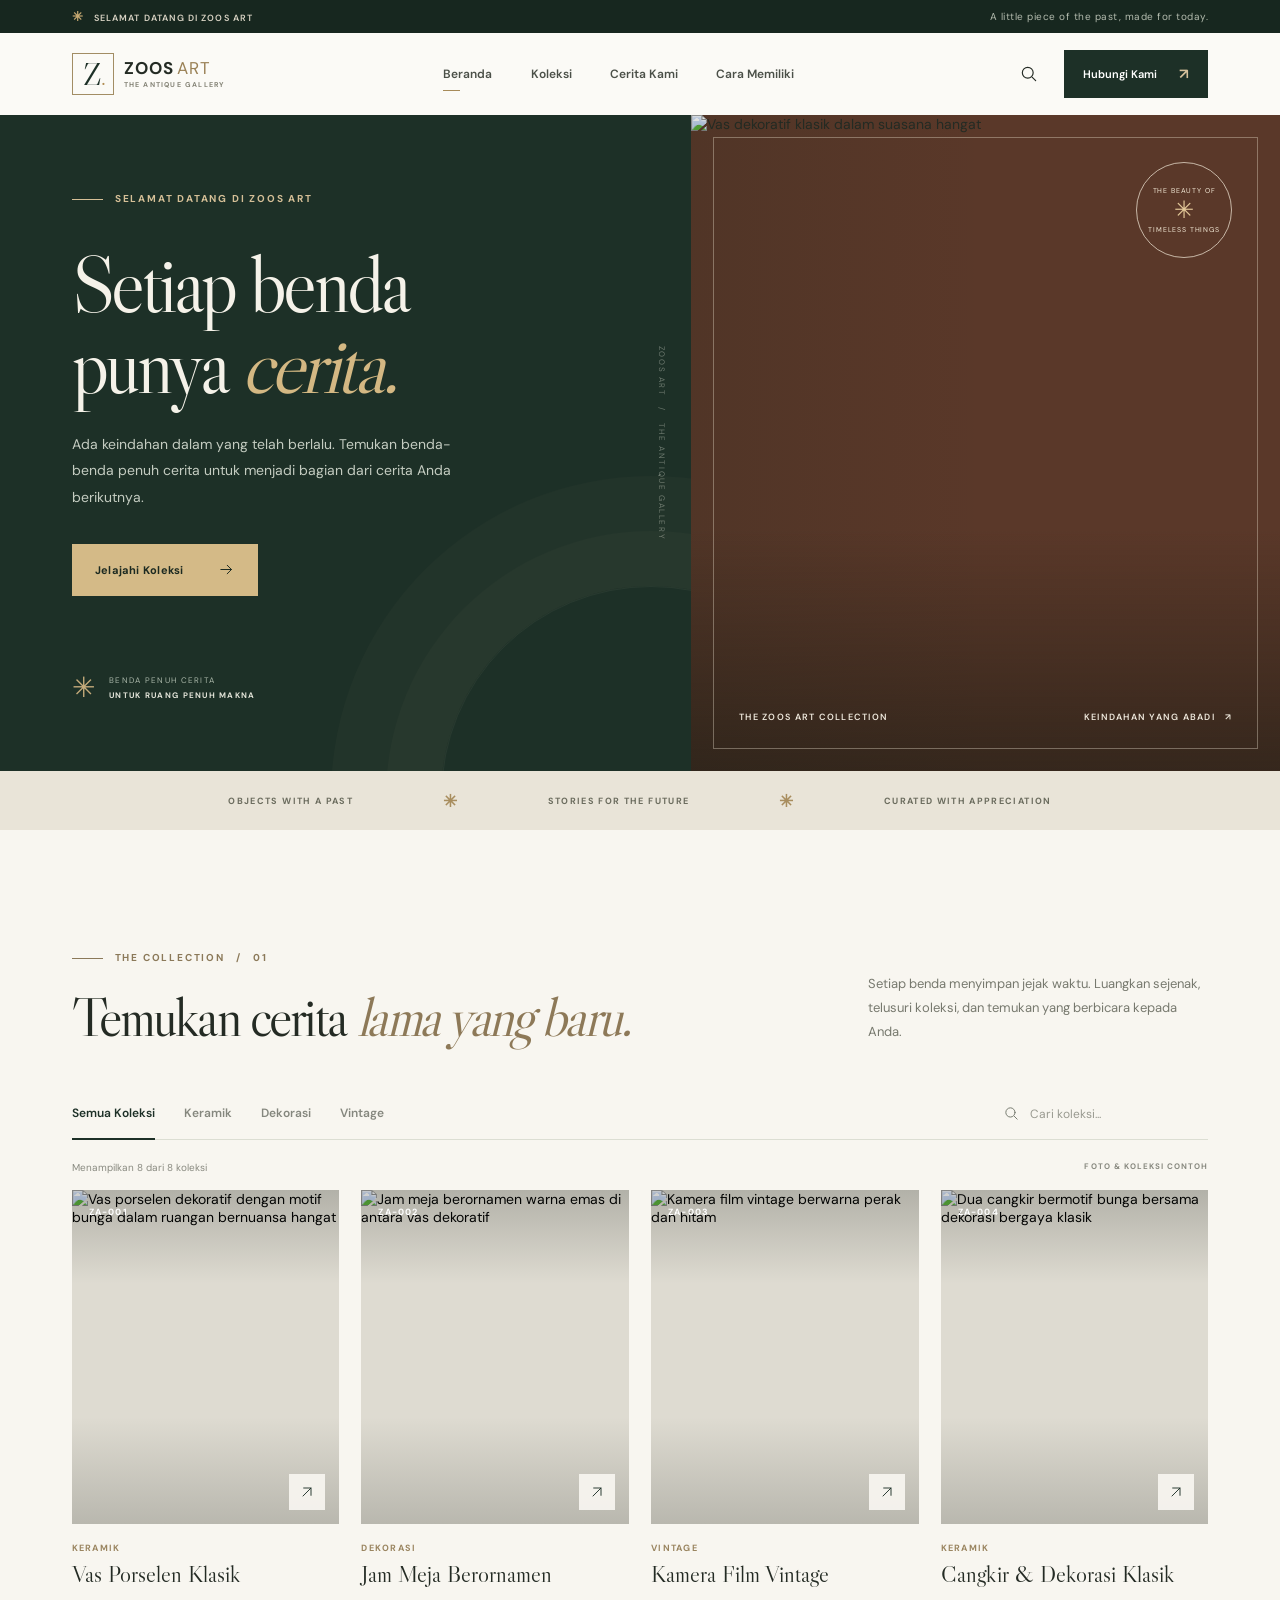
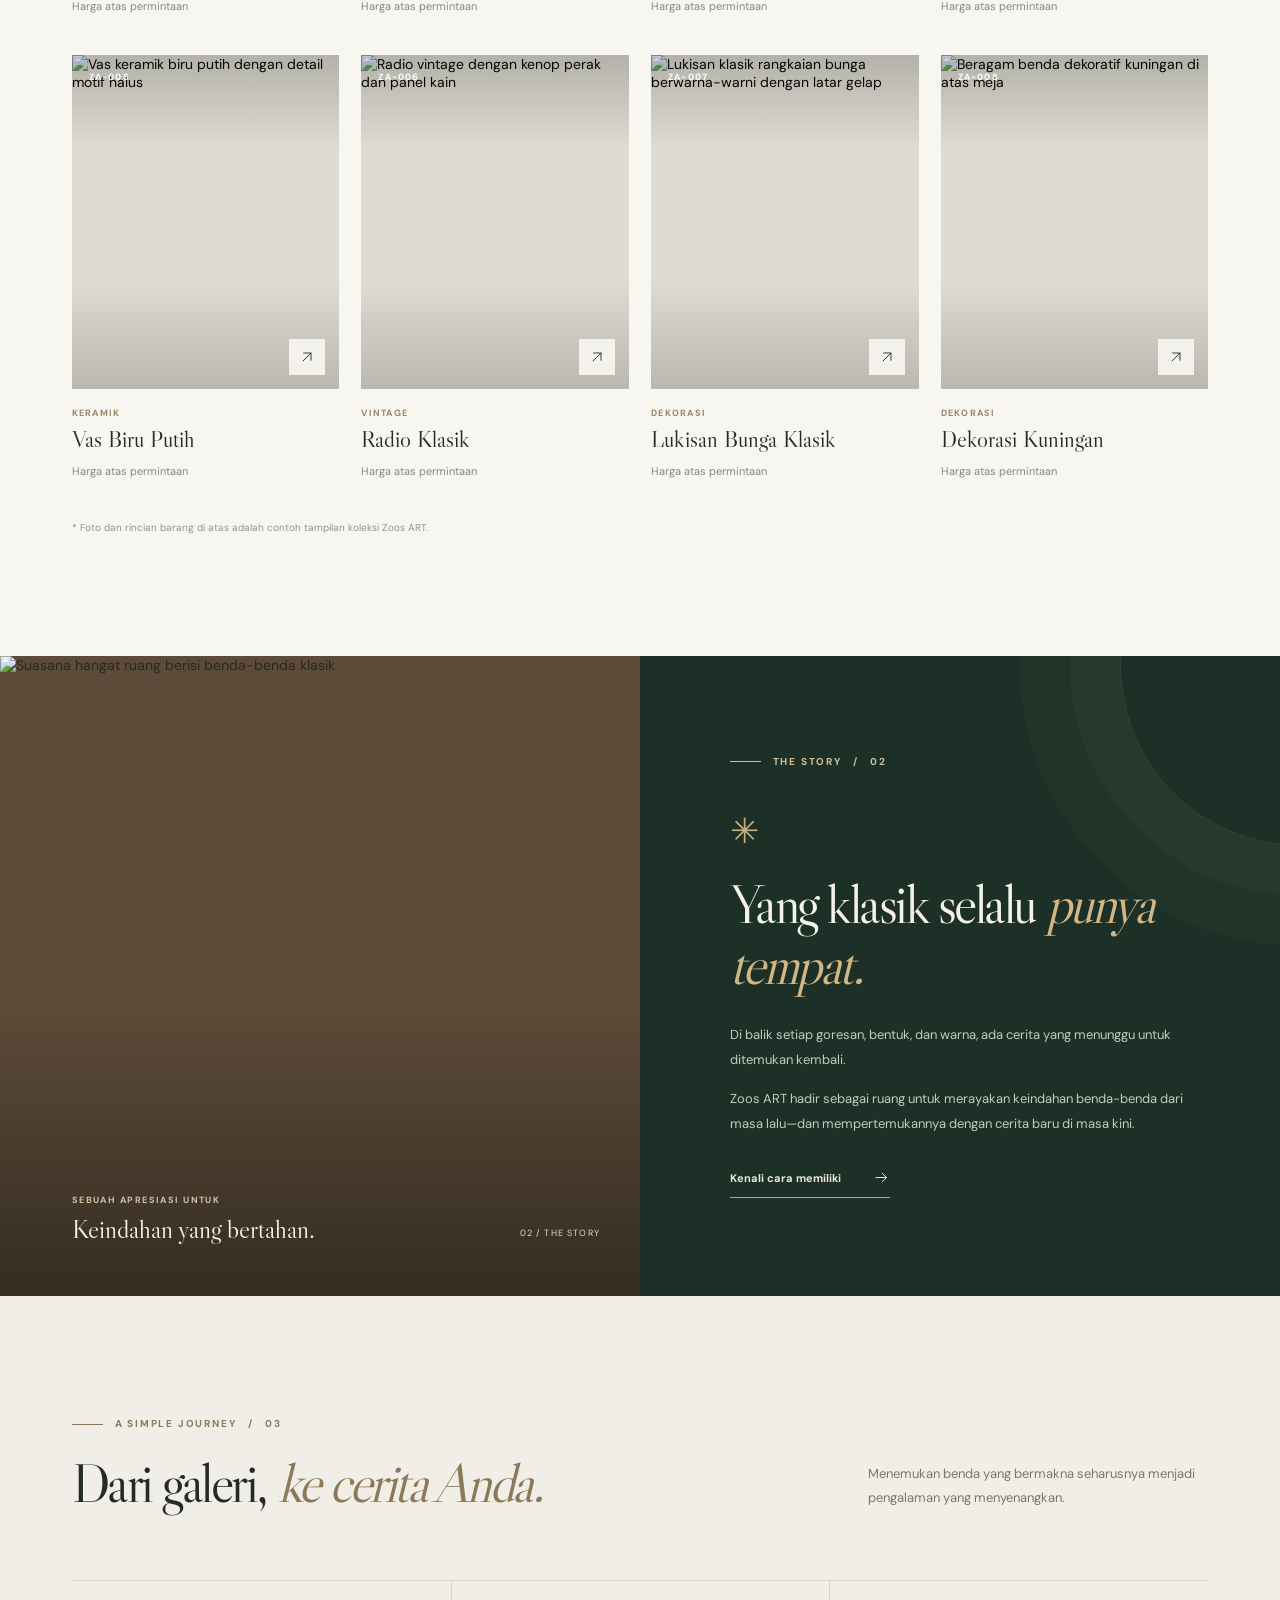
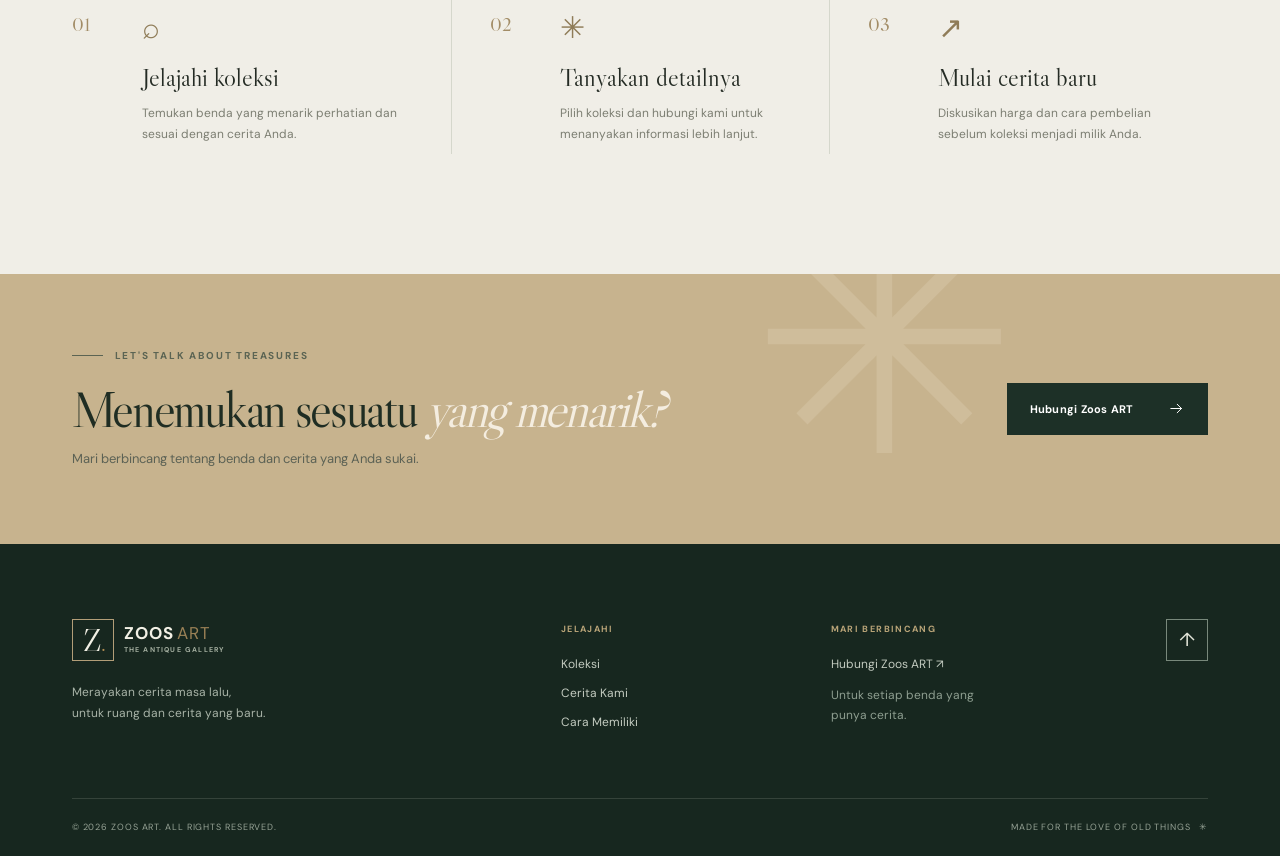
==== index.html @ 81180cb9 "firts commit" ====
<!DOCTYPE html>
<html lang="id">
  <head>
    <meta charset="UTF-8" />
    <meta name="viewport" content="width=device-width, initial-scale=1.0" />
    <meta name="theme-color" content="#1d3027" />
    <meta name="description" content="Jelajahi Zoos ART, galeri digital untuk benda antik dan cerita yang tak lekang oleh waktu." />
    <title>Zoos ART — Cerita yang Tak Lekang oleh Waktu</title>
    <link rel="preconnect" href="https://fonts.googleapis.com" />
    <link rel="preconnect" href="https://fonts.gstatic.com" crossorigin />
    <link href="https://fonts.googleapis.com/css2?family=DM+Sans:wght@400;500;600;700&amp;family=Libre+Caslon+Display&amp;display=swap" rel="stylesheet" />
    <link rel="stylesheet" href="style.css" />
    <script src="data.js" defer></script>
    <script src="common.js" defer></script>
    <script src="script.js" defer></script>
  </head>
  <body>
    <svg class="icon-library" xmlns="http://www.w3.org/2000/svg" aria-hidden="true">
      <symbol id="icon-arrow" viewBox="0 0 24 24"><path d="M4 12h15M13 6l6 6-6 6" /></symbol>
      <symbol id="icon-arrow-diagonal" viewBox="0 0 24 24"><path d="M6 18 18 6M7 6h11v11" /></symbol>
      <symbol id="icon-search" viewBox="0 0 24 24"><circle cx="10.5" cy="10.5" r="6.5" /><path d="m16 16 4 4" /></symbol>
      <symbol id="icon-close" viewBox="0 0 24 24"><path d="M5 5l14 14M19 5 5 19" /></symbol>
      <symbol id="icon-menu" viewBox="0 0 24 24"><path d="M4 8h16M4 16h16" /></symbol>
      <symbol id="icon-message" viewBox="0 0 24 24"><path d="M20 11.5a8 8 0 0 1-8 8 8.6 8.6 0 0 1-3.5-.8L4 20l1.3-4.3A8 8 0 1 1 20 11.5Z" /><path d="M8.5 11.5h7M8.5 14.5h4" /></symbol>
    </svg>

    <div class="announcement">
      <div class="announcement-inner page-width">
        <span><span class="announcement-star">✳</span> SELAMAT DATANG DI ZOOS ART</span>
        <span class="announcement-right">A little piece of the past, made for today.</span>
      </div>
    </div>

    <header class="site-header" id="atas">
      <div class="header-inner page-width">
        <a class="brand" href="#beranda" aria-label="Zoos ART, kembali ke beranda">
          <span class="brand-mark" aria-hidden="true">Z<span>.</span></span>
          <span class="brand-wordmark"><strong>ZOOS<span>ART</span></strong><small>THE ANTIQUE GALLERY</small></span>
        </a>

        <nav class="main-nav" id="main-nav" aria-label="Navigasi utama">
          <a href="#beranda" aria-current="page">Beranda</a>
          <a href="koleksi.html">Koleksi</a>
          <a href="#cerita">Cerita Kami</a>
          <a href="#cara-memiliki">Cara Memiliki</a>
        </nav>

        <div class="header-actions">
          <button class="search-trigger icon-button" type="button" aria-label="Cari koleksi">
            <svg class="icon"><use href="#icon-search"></use></svg>
          </button>
          <button class="header-contact" type="button" data-contact>Hubungi Kami <span>↗</span></button>
          <button class="menu-toggle icon-button" type="button" aria-label="Buka menu" aria-expanded="false" aria-controls="main-nav">
            <svg class="icon menu-open-icon"><use href="#icon-menu"></use></svg>
            <svg class="icon menu-close-icon"><use href="#icon-close"></use></svg>
          </button>
        </div>
      </div>
    </header>

    <main>
      <section class="hero" id="beranda" aria-labelledby="hero-title">
        <div class="hero-copy">
          <div class="hero-copy-inner">
            <p class="eyebrow hero-eyebrow"><span class="eyebrow-line"></span> SELAMAT DATANG DI ZOOS ART</p>
            <h1 id="hero-title">Setiap benda<br />punya <em>cerita.</em></h1>
            <p class="hero-description">Ada keindahan dalam yang telah berlalu. Temukan benda-benda penuh cerita untuk menjadi bagian dari cerita Anda berikutnya.</p>
            <a class="button button-gold" href="koleksi.html">Jelajahi Koleksi <svg class="icon"><use href="#icon-arrow"></use></svg></a>
            <div class="hero-bottom-note">
              <span class="hero-note-symbol">✳</span>
              <span>BENDA PENUH CERITA<br /><strong>UNTUK RUANG PENUH MAKNA</strong></span>
            </div>
          </div>
          <span class="hero-side-label" aria-hidden="true">ZOOS ART &nbsp; / &nbsp; THE ANTIQUE GALLERY</span>
        </div>
        <div class="hero-visual">
          <img src="https://images.pexels.com/photos/15256347/pexels-photo-15256347.jpeg?auto=compress&amp;cs=tinysrgb&amp;w=1200" alt="Vas dekoratif klasik dalam suasana hangat" fetchpriority="high" />
          <div class="hero-image-shade"></div>
          <div class="hero-image-frame" aria-hidden="true"></div>
          <div class="hero-seal" aria-hidden="true"><span>THE BEAUTY OF</span><strong>✳</strong><span>TIMELESS THINGS</span></div>
          <div class="hero-image-caption"><span>THE ZOOS ART COLLECTION</span><span>KEINDAHAN YANG ABADI &nbsp; ↗</span></div>
        </div>
      </section>

      <div class="museum-strip" aria-label="Galeri digital Zoos ART">
        <span>OBJECTS WITH A PAST</span><span class="strip-star">✳</span><span>STORIES FOR THE FUTURE</span><span class="strip-star">✳</span><span>CURATED WITH APPRECIATION</span>
      </div>

      <section class="collection section-space" id="koleksi" aria-labelledby="collection-title">
        <div class="page-width">
          <div class="section-heading collection-heading">
            <div>
              <p class="eyebrow dark-eyebrow"><span class="eyebrow-line"></span> THE COLLECTION &nbsp; / &nbsp; 01</p>
              <h2 id="collection-title">Temukan cerita <em>lama yang baru.</em></h2>
            </div>
            <p>Setiap benda menyimpan jejak waktu. Luangkan sejenak, telusuri koleksi, dan temukan yang berbicara kepada Anda.</p>
          </div>

          <div class="collection-tools">
            <div class="filters" role="group" aria-label="Filter kategori koleksi">
              <button type="button" class="filter active" data-filter="Semua" aria-pressed="true">Semua Koleksi</button>
              <button type="button" class="filter" data-filter="Keramik" aria-pressed="false">Keramik</button>
              <button type="button" class="filter" data-filter="Dekorasi" aria-pressed="false">Dekorasi</button>
              <button type="button" class="filter" data-filter="Vintage" aria-pressed="false">Vintage</button>
            </div>
            <label class="search-field" for="collection-search">
              <svg class="icon"><use href="#icon-search"></use></svg>
              <input id="collection-search" type="search" placeholder="Cari koleksi..." autocomplete="off" />
            </label>
          </div>

          <div class="collection-meta"><p id="result-count" aria-live="polite">Menampilkan koleksi</p><p>FOTO &amp; KOLEKSI CONTOH</p></div>
          <div class="product-grid" id="product-grid"></div>
          <div class="empty-state" id="empty-state" hidden>
            <span>✳</span>
            <h3>Belum menemukan yang dicari?</h3>
            <p>Coba kata kunci atau kategori lain untuk menjelajahi koleksi.</p>
            <button class="text-link" id="reset-filters" type="button">Lihat semua koleksi <span>→</span></button>
          </div>
          <noscript><p class="noscript-note">Aktifkan JavaScript di browser Anda untuk melihat katalog koleksi.</p></noscript>
          <p class="collection-footnote">* Foto dan rincian barang di atas adalah contoh tampilan koleksi Zoos ART.</p>
        </div>
      </section>

      <section class="story" id="cerita" aria-labelledby="story-title">
        <div class="story-image">
          <img src="https://images.pexels.com/photos/8232720/pexels-photo-8232720.jpeg?auto=compress&amp;cs=tinysrgb&amp;w=1100" alt="Suasana hangat ruang berisi benda-benda klasik" loading="lazy" />
          <div class="story-image-label"><span>SEBUAH APRESIASI UNTUK</span><strong>Keindahan yang bertahan.</strong></div>
          <span class="story-image-index">02 / THE STORY</span>
        </div>
        <div class="story-copy">
          <div class="story-copy-inner">
            <p class="eyebrow"><span class="eyebrow-line"></span> THE STORY &nbsp; / &nbsp; 02</p>
            <span class="story-ornament" aria-hidden="true">✳</span>
            <h2 id="story-title">Yang klasik selalu <em>punya tempat.</em></h2>
            <p>Di balik setiap goresan, bentuk, dan warna, ada cerita yang menunggu untuk ditemukan kembali.</p>
            <p>Zoos ART hadir sebagai ruang untuk merayakan keindahan benda-benda dari masa lalu—dan mempertemukannya dengan cerita baru di masa kini.</p>
            <a class="light-link" href="#cara-memiliki">Kenali cara memiliki <svg class="icon"><use href="#icon-arrow"></use></svg></a>
          </div>
        </div>
      </section>

      <section class="process section-space" id="cara-memiliki" aria-labelledby="process-title">
        <div class="page-width">
          <div class="section-heading process-heading">
            <div>
              <p class="eyebrow dark-eyebrow"><span class="eyebrow-line"></span> A SIMPLE JOURNEY &nbsp; / &nbsp; 03</p>
              <h2 id="process-title">Dari galeri, <em>ke cerita Anda.</em></h2>
            </div>
            <p>Menemukan benda yang bermakna seharusnya menjadi pengalaman yang menyenangkan.</p>
          </div>
          <div class="steps">
            <article class="step"><span class="step-number">01</span><div><span class="step-icon">⌕</span><h3>Jelajahi koleksi</h3><p>Temukan benda yang menarik perhatian dan sesuai dengan cerita Anda.</p></div></article>
            <article class="step"><span class="step-number">02</span><div><span class="step-icon">✳</span><h3>Tanyakan detailnya</h3><p>Pilih koleksi dan hubungi kami untuk menanyakan informasi lebih lanjut.</p></div></article>
            <article class="step"><span class="step-number">03</span><div><span class="step-icon">↗</span><h3>Mulai cerita baru</h3><p>Diskusikan harga dan cara pembelian sebelum koleksi menjadi milik Anda.</p></div></article>
          </div>
        </div>
      </section>

      <section class="contact-banner" aria-labelledby="contact-title">
        <div class="page-width contact-banner-inner">
          <div><p class="eyebrow"><span class="eyebrow-line"></span> LET'S TALK ABOUT TREASURES</p><h2 id="contact-title">Menemukan sesuatu <em>yang menarik?</em></h2><p>Mari berbincang tentang benda dan cerita yang Anda sukai.</p></div>
          <button class="button button-gold" type="button" data-contact>Hubungi Zoos ART <svg class="icon"><use href="#icon-arrow"></use></svg></button>
          <span class="contact-decoration" aria-hidden="true">✳</span>
        </div>
      </section>
    </main>

    <footer class="site-footer">
      <div class="page-width">
        <div class="footer-main">
          <div class="footer-about">
            <a class="brand footer-brand" href="#beranda" aria-label="Zoos ART, kembali ke beranda"><span class="brand-mark" aria-hidden="true">Z<span>.</span></span><span class="brand-wordmark"><strong>ZOOS<span>ART</span></strong><small>THE ANTIQUE GALLERY</small></span></a>
            <p>Merayakan cerita masa lalu,<br />untuk ruang dan cerita yang baru.</p>
          </div>
          <div class="footer-links"><p>JELAJAHI</p><a href="koleksi.html">Koleksi</a><a href="#cerita">Cerita Kami</a><a href="#cara-memiliki">Cara Memiliki</a></div>
          <div class="footer-links"><p>MARI BERBINCANG</p><button type="button" data-contact>Hubungi Zoos ART ↗</button><span>Untuk setiap benda yang<br />punya cerita.</span></div>
          <a class="back-to-top" href="#atas" aria-label="Kembali ke atas">↑</a>
        </div>
        <div class="footer-bottom"><span>© <span id="year"></span> ZOOS ART. ALL RIGHTS RESERVED.</span><span>MADE FOR THE LOVE OF OLD THINGS &nbsp; ✳</span></div>
      </div>
    </footer>

    <dialog class="modal product-modal" id="product-dialog" aria-labelledby="detail-title">
      <button class="modal-close icon-button" type="button" data-close-dialog aria-label="Tutup detail koleksi"><svg class="icon"><use href="#icon-close"></use></svg></button>
      <div class="product-modal-image"><img id="detail-image" src="" alt="" /></div>
      <div class="product-modal-content">
        <p class="eyebrow dark-eyebrow"><span class="eyebrow-line"></span> THE COLLECTION <span id="detail-number"></span></p>
        <p class="detail-category" id="detail-category"></p>
        <h2 id="detail-title"></h2>
        <p class="detail-description" id="detail-description"></p>
        <div class="detail-row"><span>HARGA</span><strong>Atas permintaan</strong></div>
        <div class="detail-row"><span>KETERANGAN</span><strong>Contoh koleksi</strong></div>
        <p class="detail-note">Foto dan rincian ini merupakan contoh tampilan. Silakan tanyakan detail koleksi kepada kami.</p>
        <button class="button button-dark detail-contact" id="detail-contact" type="button">Tanyakan Koleksi Ini <svg class="icon"><use href="#icon-arrow"></use></svg></button>
        <a class="detail-exhibit-link" id="detail-exhibit" href="koleksi.html">Lihat di ruang koleksi <span>↗</span></a>
      </div>
    </dialog>

    <dialog class="modal contact-modal" id="contact-dialog" aria-labelledby="contact-dialog-title">
      <button class="modal-close icon-button" type="button" data-close-dialog aria-label="Tutup formulir kontak"><svg class="icon"><use href="#icon-close"></use></svg></button>
      <p class="eyebrow dark-eyebrow"><span class="eyebrow-line"></span> SAY HELLO</p>
      <h2 id="contact-dialog-title">Mari <em>berbincang.</em></h2>
      <p class="contact-intro">Punya pertanyaan tentang koleksi kami? Tulis pesan Anda di bawah ini.</p>
      <label class="message-label" for="contact-message">PESAN ANDA</label>
      <textarea id="contact-message" rows="5" maxlength="1000"></textarea>
      <p class="contact-config-note" id="contact-config-note" hidden>Nomor WhatsApp toko belum diatur. Anda dapat menyalin pesan untuk dikirim setelah kontak toko tersedia.</p>
      <div class="contact-modal-actions">
        <a class="button button-dark" id="whatsapp-link" target="_blank" rel="noopener noreferrer" hidden>Kirim via WhatsApp <svg class="icon"><use href="#icon-arrow-diagonal"></use></svg></a>
        <button class="button button-outline-dark" id="copy-message" type="button">Salin Pesan <svg class="icon"><use href="#icon-message"></use></svg></button>
      </div>
      <p class="copy-status" id="copy-status" role="status"></p>
    </dialog>
  </body>
</html>
---- style.css ----
:root {
  --green: #1d3027;
  --green-deep: #17271f;
  --cream: #f8f6f0;
  --paper: #f0ede5;
  --ink: #242b24;
  --muted: #77796e;
  --gold: #c8aa72;
  --line: #dcded3;
  --serif: "Libre Caslon Display", Georgia, serif;
  --sans: "DM Sans", Arial, sans-serif;
}

*, *::before, *::after { box-sizing: border-box; }
html { scroll-behavior: smooth; }
body { margin: 0; background: var(--cream); color: var(--ink); font-family: var(--sans); font-size: 14px; -webkit-font-smoothing: antialiased; }
body:has(dialog[open]) { overflow: hidden; }
button, input, textarea { font: inherit; }
button, a { -webkit-tap-highlight-color: transparent; }
button { cursor: pointer; }
a { color: inherit; text-decoration: none; }
img { display: block; max-width: 100%; }
button:focus-visible, a:focus-visible, input:focus-visible, textarea:focus-visible { outline: 2px solid #b78947; outline-offset: 4px; }
[hidden] { display: none !important; }
.icon-library { position: absolute; width: 0; height: 0; overflow: hidden; }
.icon { width: 20px; height: 20px; fill: none; stroke: currentColor; stroke-width: 1.4; stroke-linecap: round; stroke-linejoin: round; flex: none; }
.page-width { width: min(100% - 11.2%, 1320px); margin-inline: auto; }
.section-space { padding: 120px 0; }
.eyebrow { display: flex; align-items: center; gap: 12px; margin: 0; color: #d5bf97; font-size: 10px; font-weight: 700; letter-spacing: .18em; line-height: 1.6; }
.eyebrow-line { display: inline-block; width: 31px; height: 1px; background: currentColor; flex: none; }
.dark-eyebrow { color: #8b7959; }
h1, h2, h3, p { margin-top: 0; }
h1, h2, h3 { font-weight: 400; }
h1, h2 { font-family: var(--serif); letter-spacing: -.045em; }
h1 em, h2 em { font-weight: 400; }

/* The gallery's welcome and navigation */
.announcement { background: var(--green-deep); color: #d9d3c4; }
.announcement-inner { height: 33px; display: flex; align-items: center; justify-content: space-between; font-size: 9px; font-weight: 600; letter-spacing: .12em; }
.announcement-star { color: var(--gold); font-size: 13px; margin-right: 7px; }
.announcement-right { color: #b3bbae; font-size: 10px; font-weight: 400; letter-spacing: .05em; }
.site-header { position: relative; z-index: 10; background: #fbfaf6; }
.header-inner { height: 82px; display: flex; align-items: center; justify-content: space-between; gap: 30px; }
.brand { display: inline-flex; align-items: center; gap: 10px; flex: none; }
.brand-mark { width: 42px; height: 42px; display: grid; place-items: center; border: 1px solid #a28d64; color: var(--green); font-family: var(--serif); font-size: 32px; line-height: 1; position: relative; }
.brand-mark span { color: #b18d53; position: absolute; font-size: 21px; top: 14px; right: 7px; }
.brand-wordmark { display: grid; gap: 3px; }
.brand-wordmark strong { font-size: 17px; font-weight: 700; letter-spacing: .06em; line-height: 1; }
.brand-wordmark strong span { margin-left: 3px; color: #9a8156; font-weight: 400; }
.brand-wordmark small { color: #858477; font-size: 7px; font-weight: 700; letter-spacing: .17em; white-space: nowrap; }
.main-nav { display: flex; align-items: center; gap: clamp(22px, 3vw, 46px); }
.main-nav a { position: relative; color: #4b5048; font-size: 12px; font-weight: 600; white-space: nowrap; transition: color .2s; }
.main-nav a:hover { color: #9a7b47; }
.main-nav a[aria-current="page"]::after { position: absolute; content: ""; width: 17px; height: 1px; background: #a78b59; left: 0; bottom: -9px; }
.header-actions { display: flex; align-items: center; gap: 19px; }
.icon-button { display: inline-grid; place-items: center; padding: 0; background: transparent; color: inherit; border: 0; }
.search-trigger { width: 32px; height: 38px; }
.header-contact { display: inline-flex; align-items: center; gap: 22px; padding: 13px 18px; background: var(--green); color: #fff; border: 1px solid var(--green); font-size: 11px; font-weight: 600; transition: background .2s; white-space: nowrap; }
.header-contact:hover, .button-dark:hover { background: #345043; }
.header-contact span { color: #d5c09b; font-size: 15px; }
.menu-toggle { display: none; width: 34px; height: 38px; }
.menu-close-icon { display: none; }

/* Hero */
.hero { display: grid; grid-template-columns: 54% 46%; min-height: 590px; background: var(--green); }
.hero-copy { position: relative; display: flex; align-items: center; overflow: hidden; }
.hero-copy::after { content: ""; position: absolute; width: 420px; height: 420px; border: 1px solid rgba(222, 208, 179, .06); border-radius: 50%; bottom: -235px; right: -170px; box-shadow: 0 0 0 55px rgba(222, 208, 179, .025), 0 0 0 110px rgba(222, 208, 179, .025); pointer-events: none; }
.hero-copy-inner { width: min(100% - 19%, 630px); margin-left: max(10.4%, calc((100vw - 1320px) / 2)); padding: 76px 0 58px; position: relative; z-index: 1; }
.hero-eyebrow { margin-bottom: 37px; }
.hero h1 { color: #f5f2e9; font-size: clamp(62px, 6.2vw, 98px); line-height: 1.02; margin-bottom: 25px; }
.hero h1 em { color: #d4b883; }
.hero-description { max-width: 410px; color: #c4ccc1; font-size: 14px; line-height: 1.9; margin-bottom: 33px; }
.button { min-height: 52px; display: inline-flex; align-items: center; justify-content: center; gap: 35px; padding: 14px 22px; border: 1px solid transparent; font-size: 11px; font-weight: 700; letter-spacing: .02em; transition: background .2s, color .2s, border-color .2s; }
.button .icon { width: 17px; height: 17px; transition: transform .2s; }
.button:hover .icon { transform: translateX(4px); }
.button-gold { background: #d4ba87; color: #1c2a21; }
.button-gold:hover { background: #e5cea2; }
.button-dark { background: var(--green); color: white; }
.button-outline-dark { color: var(--green); border-color: #a9b0a6; background: transparent; }
.button-outline-dark:hover { background: #edf0e9; }
.hero-bottom-note { display: flex; align-items: center; gap: 13px; margin-top: 67px; color: #aab7a9; font-size: 8px; letter-spacing: .16em; line-height: 1.8; }
.hero-bottom-note strong { color: #e3e4d9; font-size: 8px; }
.hero-note-symbol { font-size: 28px; font-weight: 400; color: #c5ab7b; }
.hero-side-label { position: absolute; right: 24px; top: 50%; color: rgba(227, 230, 217, .4); font-size: 8px; letter-spacing: .2em; writing-mode: vertical-rl; transform: translateY(-50%); }
.hero-visual { min-height: 590px; position: relative; overflow: hidden; background: #5a3829; }
.hero-visual > img { width: 100%; height: 100%; position: absolute; inset: 0; object-fit: cover; object-position: center 56%; }
.hero-image-shade { position: absolute; inset: 0; background: linear-gradient(0deg, rgba(23, 25, 18, .55), transparent 37%), linear-gradient(90deg, rgba(24, 35, 25, .14), transparent 50%); }
.hero-image-frame { position: absolute; inset: 22px; border: 1px solid rgba(244, 234, 214, .35); pointer-events: none; }
.hero-seal { position: absolute; top: 47px; right: 48px; width: 96px; height: 96px; display: flex; flex-direction: column; align-items: center; justify-content: center; gap: 3px; border: 1px solid rgba(246, 237, 220, .7); border-radius: 50%; color: #f3e9d6; text-align: center; }
.hero-seal span { font-size: 7px; letter-spacing: .12em; }
.hero-seal strong { color: #e3c899; font-size: 24px; font-weight: 400; line-height: 1; }
.hero-image-caption { position: absolute; bottom: 48px; left: 48px; right: 48px; display: flex; justify-content: space-between; gap: 20px; color: #eee8dc; font-size: 9px; font-weight: 600; letter-spacing: .14em; }
.museum-strip { min-height: 59px; display: flex; justify-content: center; align-items: center; gap: clamp(25px, 7vw, 110px); padding: 14px 20px; background: #e9e4d8; color: #6b6c5e; font-size: 9px; font-weight: 700; letter-spacing: .15em; text-align: center; }
.strip-star { color: #a88d5e; font-size: 17px; }

/* Collection */
.collection { background: var(--cream); }
.section-heading { display: flex; justify-content: space-between; align-items: end; gap: 60px; }
.section-heading h2, .story h2, .contact-banner h2 { margin: 21px 0 0; font-size: clamp(43px, 4.3vw, 62px); line-height: 1.12; }
.section-heading h2 em { color: #8d7958; }
.section-heading > p { max-width: 340px; margin: 0 0 5px; color: var(--muted); line-height: 1.85; font-size: 13px; }
.collection-tools { display: flex; align-items: end; justify-content: space-between; gap: 25px; margin-top: 54px; border-bottom: 1px solid var(--line); }
.filters { display: flex; flex-wrap: wrap; gap: 29px; }
.filter { position: relative; padding: 0 0 18px; background: transparent; border: 0; color: #85877e; font-size: 12px; font-weight: 600; white-space: nowrap; }
.filter:hover, .filter.active { color: var(--green); }
.filter.active::after { position: absolute; content: ""; bottom: -1px; left: 0; right: 0; height: 2px; background: var(--green); }
.search-field { display: flex; align-items: center; gap: 10px; min-width: 205px; margin-bottom: 14px; color: #777b70; }
.search-field .icon { width: 17px; height: 17px; }
.search-field input { width: 100%; padding: 3px 0; color: var(--ink); border: 0; background: transparent; font-size: 12px; }
.search-field input::placeholder { color: #999a90; }
.search-field input:focus-visible { outline-offset: 2px; }
.collection-meta { display: flex; justify-content: space-between; gap: 20px; padding: 21px 0 16px; color: #898a80; font-size: 10px; }
.collection-meta p { margin: 0; }
.collection-meta p:last-child { font-size: 8px; font-weight: 700; letter-spacing: .13em; text-align: right; }
.product-grid { display: grid; grid-template-columns: repeat(4, minmax(0, 1fr)); gap: 42px 22px; }
.product-card { min-width: 0; }
.product-image-button { position: relative; display: block; width: 100%; aspect-ratio: 4 / 5; padding: 0; overflow: hidden; border: 0; background: #dedbd1; text-align: left; }
.product-image-button::after { position: absolute; inset: 0; content: ""; background: linear-gradient(180deg, rgba(17, 22, 17, .21), transparent 28%, transparent 68%, rgba(17, 22, 17, .18)); pointer-events: none; }
.product-image-button img { width: 100%; height: 100%; object-fit: cover; transition: transform .5s ease; }
.product-image-button:hover img { transform: scale(1.055); }
.product-number { position: absolute; z-index: 1; top: 16px; left: 17px; color: white; font-size: 9px; font-weight: 700; letter-spacing: .13em; }
.product-image-arrow { position: absolute; z-index: 1; right: 14px; bottom: 14px; width: 36px; height: 36px; display: grid; place-items: center; background: rgba(248, 246, 240, .93); color: var(--green); transition: background .2s; }
.product-image-arrow .icon { width: 16px; height: 16px; }
.product-image-button:hover .product-image-arrow { background: #d6bd8c; }
.product-info { padding-top: 18px; }
.product-category { margin-bottom: 7px; color: #9a8560; font-size: 9px; font-weight: 700; letter-spacing: .14em; text-transform: uppercase; }
.product-title-button { padding: 0; background: none; border: 0; color: var(--ink); font-family: var(--serif); font-size: 23px; line-height: 1.2; text-align: left; }
.product-title-button:hover { color: #987c4e; }
.product-price { margin: 10px 0 0; color: #85877d; font-size: 11px; }
.collection-footnote { margin: 42px 0 0; color: #93948a; font-size: 10px; line-height: 1.6; }
.empty-state { padding: 65px 20px; border: 1px solid var(--line); text-align: center; }
.empty-state > span { color: #ad946b; font-size: 30px; }
.empty-state h3 { margin: 13px 0 7px; font-family: var(--serif); font-size: 27px; }
.empty-state p, .noscript-note { color: var(--muted); line-height: 1.8; }
.text-link { padding: 6px 0; border: 0; border-bottom: 1px solid #af9a73; background: none; color: var(--green); font-size: 12px; font-weight: 700; }
.text-link span { margin-left: 13px; }

/* Our story and the journey */
.story { display: grid; grid-template-columns: 50% 50%; background: var(--green); }
.story-image { min-height: 640px; position: relative; overflow: hidden; background: #5d4a38; }
.story-image > img { position: absolute; inset: 0; width: 100%; height: 100%; object-fit: cover; object-position: center; }
.story-image::after { position: absolute; inset: 0; content: ""; background: linear-gradient(0deg, rgba(21, 24, 18, .58), transparent 45%); }
.story-image-label { position: absolute; z-index: 1; bottom: 51px; left: max(11.2%, calc((100vw - 1320px) / 2)); display: grid; gap: 7px; color: #f3f0e6; }
.story-image-label span { color: #d2c3a6; font-size: 9px; font-weight: 700; letter-spacing: .16em; }
.story-image-label strong { font-family: var(--serif); font-size: 26px; font-weight: 400; }
.story-image-index { position: absolute; z-index: 1; bottom: 57px; right: 40px; color: #e5dacc; font-size: 9px; letter-spacing: .13em; }
.story-copy { display: flex; align-items: center; position: relative; overflow: hidden; }
.story-copy::after { content: ""; position: absolute; width: 360px; height: 360px; right: -200px; top: -170px; border: 1px solid rgba(220, 207, 181, .12); border-radius: 50%; box-shadow: 0 0 0 50px rgba(220, 207, 181, .025), 0 0 0 100px rgba(220, 207, 181, .025); }
.story-copy-inner { width: min(72%, 500px); margin-inline: auto; padding: 85px 0; position: relative; z-index: 1; }
.story-ornament { display: block; margin-top: 44px; color: #c7ad7c; font-size: 35px; line-height: 1; }
.story h2 { margin: 25px 0 25px; color: #f3f1e8; }
.story h2 em { color: #d1b783; }
.story-copy-inner > p:not(.eyebrow) { color: #c3cbc0; font-size: 13px; line-height: 1.95; }
.light-link { display: inline-flex; align-items: center; gap: 32px; margin-top: 20px; padding-bottom: 11px; border-bottom: 1px solid #bba479; color: #efe9da; font-size: 11px; font-weight: 700; }
.light-link .icon { width: 17px; height: 17px; }
.process { background: #f0eee7; }
.steps { display: grid; grid-template-columns: repeat(3, 1fr); margin-top: 65px; border-top: 1px solid #d5d7cc; }
.step { display: grid; grid-template-columns: 55px 1fr; gap: 15px; padding: 32px 38px 8px 0; }
.step + .step { border-left: 1px solid #d5d7cc; padding-left: 38px; }
.step-number { color: #a28c66; font-family: var(--serif); font-size: 19px; }
.step-icon { display: block; height: 44px; color: #8f7c58; font-family: var(--serif); font-size: 30px; line-height: 1; }
.step h3 { margin: 5px 0 10px; font-family: var(--serif); font-size: 25px; }
.step p { max-width: 260px; margin-bottom: 0; color: #7c7e72; font-size: 12px; line-height: 1.8; }
.contact-banner { background: #c7b38e; overflow: hidden; }
.contact-banner-inner { min-height: 270px; position: relative; display: flex; align-items: center; justify-content: space-between; gap: 40px; padding: 48px 0; }
.contact-banner .eyebrow { color: #5b6453; }
.contact-banner h2 { margin: 17px 0 10px; color: #1f2d23; font-size: clamp(39px, 4vw, 57px); }
.contact-banner h2 em { color: #f4ede0; }
.contact-banner p:not(.eyebrow) { margin-bottom: 0; color: #5c6255; font-size: 13px; line-height: 1.7; }
.contact-banner .button { z-index: 1; flex: none; background: var(--green); color: white; }
.contact-banner .button:hover { background: #345043; }
.contact-decoration { position: absolute; top: -90px; right: 190px; color: rgba(250, 245, 231, .14); font-size: 320px; line-height: 1; pointer-events: none; }

/* Footer */
.site-footer { padding: 75px 0 0; background: #17271f; color: #d7ddd2; }
.footer-main { display: grid; grid-template-columns: 2fr 1fr 1.3fr auto; gap: 50px; padding-bottom: 68px; }
.footer-brand .brand-mark { border-color: #b29e78; color: #f2f0e5; }
.footer-brand .brand-wordmark strong { color: #f2f0e5; }
.footer-brand .brand-wordmark small { color: #a4afa0; }
.footer-about > p { margin: 21px 0 0; color: #a8b3a7; font-size: 12px; line-height: 1.8; }
.footer-links { display: flex; flex-direction: column; align-items: flex-start; gap: 13px; color: #c3cbc0; font-size: 12px; }
.footer-links p { margin: 4px 0 8px; color: #b9a478; font-size: 9px; font-weight: 700; letter-spacing: .15em; }
.footer-links a:hover, .footer-links button:hover { color: #d1b783; }
.footer-links button { padding: 0; border: 0; background: none; color: inherit; font-size: inherit; text-align: left; }
.footer-links span { color: #8e9e90; line-height: 1.7; }
.back-to-top { display: grid; place-items: center; width: 42px; height: 42px; border: 1px solid #78887b; color: #e2e4d8; font-size: 19px; }
.back-to-top:hover { border-color: #d0b988; }
.footer-bottom { min-height: 58px; display: flex; align-items: center; justify-content: space-between; gap: 15px; border-top: 1px solid rgba(220, 227, 213, .15); color: #96a295; font-size: 9px; letter-spacing: .1em; }

/* Collection and contact dialogs */
.modal { position: fixed; max-width: calc(100% - 32px); max-height: calc(100% - 32px); margin: auto; padding: 0; border: 0; background: #f9f7f1; color: var(--ink); box-shadow: 0 18px 80px rgba(0, 0, 0, .25); }
.modal::backdrop { background: rgba(13, 21, 16, .75); }
.modal-close { position: absolute; z-index: 2; top: 18px; right: 18px; width: 38px; height: 38px; background: #f5f2ea; color: var(--green); }
.modal-close:hover { background: #e7e1d4; }
.product-modal { width: 880px; }
.product-modal[open] { display: grid; grid-template-columns: 45% 55%; }
.product-modal-image { position: relative; min-height: 540px; background: #dfdbcf; }
.product-modal-image img { position: absolute; inset: 0; width: 100%; height: 100%; object-fit: cover; }
.product-modal-content { padding: 65px 52px 48px; }
.detail-category { margin: 42px 0 8px; color: #9a8560; font-size: 10px; font-weight: 700; letter-spacing: .14em; text-transform: uppercase; }
.product-modal h2, .contact-modal h2 { margin: 0 0 18px; font-size: 46px; line-height: 1.1; }
.detail-description, .contact-intro { color: #767a6f; font-size: 13px; line-height: 1.85; }
.detail-description { margin-bottom: 28px; }
.detail-row { display: flex; align-items: center; justify-content: space-between; gap: 15px; padding: 14px 0; border-top: 1px solid #deded4; }
.detail-row span { color: #8d8e81; font-size: 9px; font-weight: 700; letter-spacing: .13em; }
.detail-row strong { font-size: 11px; font-weight: 600; text-align: right; }
.detail-note { margin: 16px 0 22px; color: #96978d; font-size: 10px; line-height: 1.7; }
.detail-contact { width: 100%; }
.detail-exhibit-link { display: block; margin-top: 16px; color: #6f755f; font-size: 11px; font-weight: 700; text-align: center; }
.detail-exhibit-link span { margin-left: 5px; color: #a18960; }
.detail-exhibit-link:hover { color: #a18960; }
.contact-modal { width: 550px; padding: 57px 55px 45px; }
.contact-modal h2 { margin-top: 25px; }
.contact-modal h2 em { color: #a28a62; }
.contact-intro { margin-bottom: 25px; }
.message-label { display: block; margin-bottom: 9px; color: #85877a; font-size: 9px; font-weight: 700; letter-spacing: .14em; }
.contact-modal textarea { display: block; width: 100%; min-height: 115px; resize: vertical; padding: 14px; border: 1px solid #d2d6cb; border-radius: 0; background: #fffefa; color: var(--ink); line-height: 1.6; font-size: 12px; }
.contact-config-note { margin: 12px 0 0; color: #77796e; font-size: 11px; line-height: 1.7; }
.contact-modal-actions { display: flex; flex-wrap: wrap; gap: 10px; margin-top: 20px; }
.contact-modal-actions .button { gap: 18px; }
.copy-status { min-height: 1em; margin: 14px 0 0; color: #526e56; font-size: 11px; }

@media (min-width: 1600px) {
  .hero { min-height: 670px; }
  .hero-visual { min-height: 670px; }
}

@media (max-width: 1100px) {
  .page-width { width: min(100% - 8%, 1320px); }
  .header-inner { gap: 20px; }
  .main-nav { gap: 20px; }
  .hero-copy-inner { margin-left: 8%; width: 83%; }
  .hero h1 { font-size: clamp(58px, 6.5vw, 78px); }
  .hero-side-label { right: 16px; }
  .product-grid { gap: 35px 16px; }
  .product-title-button { font-size: 21px; }
  .story-copy-inner { width: 78%; }
}

@media (max-width: 820px) {
  .section-space { padding: 85px 0; }
  .header-inner { height: 72px; }
  .main-nav { display: none; position: absolute; top: 100%; left: 0; right: 0; padding: 15px 5% 24px; flex-direction: column; align-items: stretch; gap: 0; background: #fbfaf6; box-shadow: 0 12px 20px rgba(17, 30, 21, .12); }
  .main-nav.is-open { display: flex; }
  .main-nav a { padding: 13px 0; font-size: 13px; }
  .main-nav a[aria-current="page"]::after { display: none; }
  .menu-toggle { display: inline-grid; }
  .menu-toggle[aria-expanded="true"] .menu-open-icon { display: none; }
  .menu-toggle[aria-expanded="true"] .menu-close-icon { display: block; }
  .header-actions { gap: 10px; }
  .header-contact { padding: 11px 13px; gap: 10px; }
  .hero { grid-template-columns: 53% 47%; min-height: 530px; }
  .hero-visual { min-height: 530px; }
  .hero-copy-inner { padding: 55px 0; }
  .hero h1 { font-size: clamp(48px, 7vw, 64px); }
  .hero-description { font-size: 13px; }
  .hero-bottom-note { margin-top: 45px; }
  .hero-side-label { display: none; }
  .hero-seal { width: 80px; height: 80px; top: 38px; right: 38px; }
  .hero-seal span { font-size: 6px; }
  .hero-image-caption { left: 38px; right: 38px; bottom: 38px; font-size: 8px; }
  .hero-image-caption span:last-child { display: none; }
  .museum-strip { gap: 25px; font-size: 8px; }
  .section-heading { gap: 30px; }
  .section-heading > p { max-width: 250px; }
  .product-grid { grid-template-columns: repeat(2, minmax(0, 1fr)); gap: 38px 20px; }
  .story-image { min-height: 580px; }
  .story-copy-inner { width: 82%; padding: 70px 0; }
  .story-image-index { display: none; }
  .steps { margin-top: 45px; }
  .step { grid-template-columns: 1fr; padding-right: 20px; }
  .step + .step { padding-left: 20px; }
  .footer-main { grid-template-columns: 1.5fr 1fr 1fr; gap: 30px; }
  .back-to-top { grid-column: 3; }
}

@media (max-width: 600px) {
  .page-width { width: calc(100% - 40px); }
  .announcement-inner { height: 30px; justify-content: center; font-size: 8px; }
  .announcement-right { display: none; }
  .brand-mark { width: 38px; height: 38px; font-size: 29px; }
  .brand-mark span { top: 13px; right: 6px; }
  .brand-wordmark strong { font-size: 15px; }
  .brand-wordmark small { font-size: 6px; }
  .header-contact { display: none; }
  .header-actions { gap: 6px; }
  .hero { grid-template-columns: 1fr; }
  .hero-copy-inner { width: calc(100% - 48px); margin-inline: 24px; padding: 65px 0 43px; }
  .hero-eyebrow { margin-bottom: 28px; font-size: 9px; }
  .hero h1 { font-size: clamp(55px, 12vw, 75px); }
  .hero-description { max-width: 370px; }
  .hero-bottom-note { margin-top: 48px; }
  .hero-visual { min-height: 390px; }
  .hero-visual > img { object-position: center 58%; }
  .hero-image-frame { inset: 16px; }
  .hero-seal { top: 32px; right: 32px; }
  .hero-image-caption { bottom: 32px; left: 32px; right: 32px; }
  .hero-image-caption span:last-child { display: block; }
  .museum-strip { min-height: 55px; gap: 17px; }
  .museum-strip span:nth-last-child(-n + 2) { display: none; }
  .section-space { padding: 70px 0; }
  .section-heading { display: block; }
  .section-heading h2, .story h2 { font-size: clamp(41px, 10vw, 56px); }
  .section-heading > p { max-width: 390px; margin: 18px 0 0; }
  .collection-tools { align-items: stretch; flex-direction: column-reverse; gap: 24px; margin-top: 35px; }
  .search-field { width: 100%; margin: 0; padding: 12px 13px; border: 1px solid var(--line); }
  .filters { gap: 19px; overflow-x: auto; flex-wrap: nowrap; }
  .filter { font-size: 11px; }
  .collection-meta { font-size: 9px; }
  .product-grid { gap: 31px 12px; }
  .product-title-button { font-size: 19px; }
  .product-info { padding-top: 13px; }
  .product-price { font-size: 10px; }
  .product-number { top: 12px; left: 12px; }
  .product-image-arrow { width: 32px; height: 32px; right: 10px; bottom: 10px; }
  .collection-footnote { margin-top: 30px; }
  .story { grid-template-columns: 1fr; }
  .story-image { min-height: 420px; }
  .story-image-label { left: 24px; bottom: 32px; }
  .story-copy-inner { width: calc(100% - 48px); padding: 65px 0 70px; }
  .story-ornament { margin-top: 30px; }
  .steps { grid-template-columns: 1fr; margin-top: 35px; }
  .step { grid-template-columns: 45px 1fr; padding: 24px 0; }
  .step + .step { padding: 24px 0; border-left: 0; border-top: 1px solid #d5d7cc; }
  .step-icon { height: 37px; }
  .contact-banner-inner { min-height: 0; align-items: flex-start; flex-direction: column; gap: 25px; padding: 56px 0; }
  .contact-banner h2 { font-size: 42px; }
  .contact-decoration { right: -70px; top: 15px; font-size: 240px; }
  .site-footer { padding-top: 60px; }
  .footer-main { grid-template-columns: 1fr 1fr; gap: 36px 25px; padding-bottom: 45px; }
  .footer-about { grid-column: 1 / -1; }
  .back-to-top { grid-column: auto; }
  .footer-bottom { align-items: flex-start; flex-direction: column; padding: 20px 0; font-size: 8px; }
  .product-modal[open] { display: block; }
  .product-modal-image { min-height: 250px; height: 35vh; }
  .product-modal-content { padding: 30px 25px; }
  .detail-category { margin-top: 25px; }
  .product-modal h2, .contact-modal h2 { font-size: 38px; }
  .contact-modal { padding: 48px 25px 30px; }
}

@media (prefers-reduced-motion: reduce) {
  html { scroll-behavior: auto; }
  *, *::before, *::after { transition-duration: .01ms !important; animation-duration: .01ms !important; animation-iteration-count: 1 !important; }
}
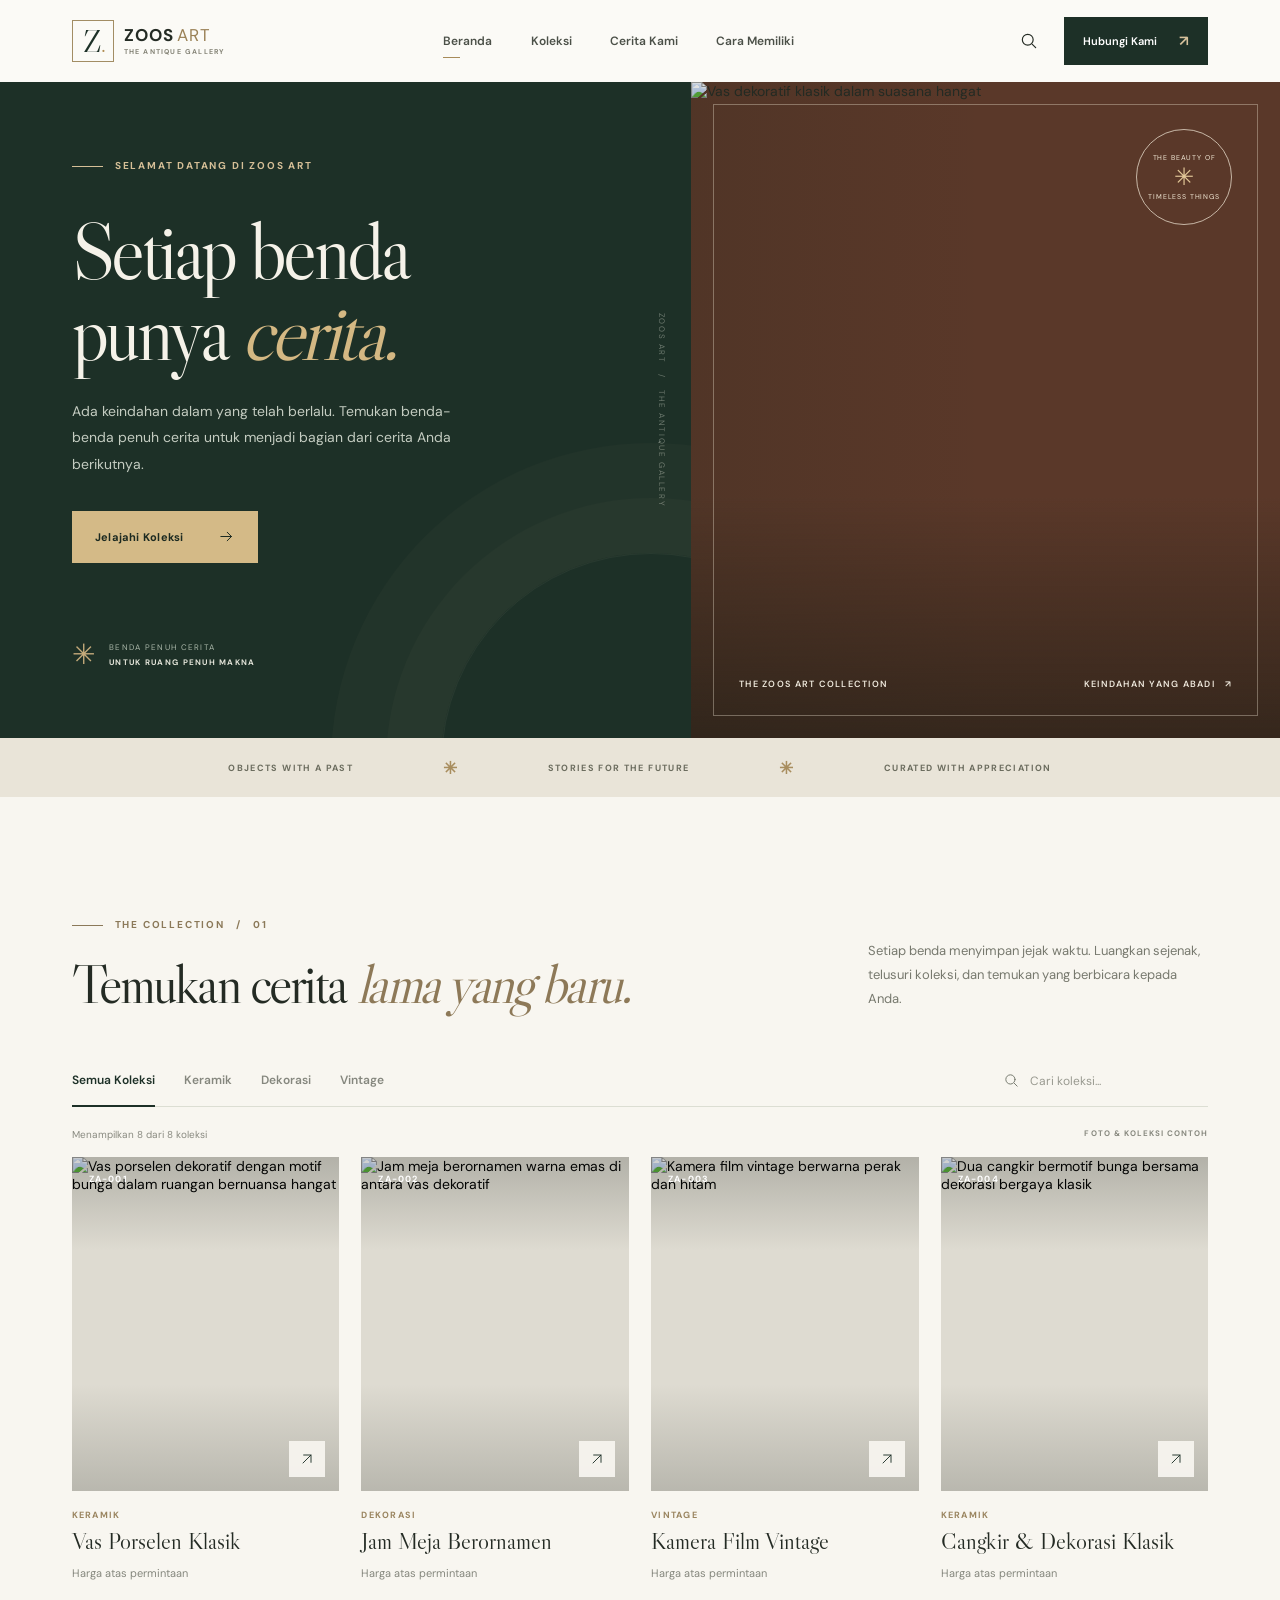
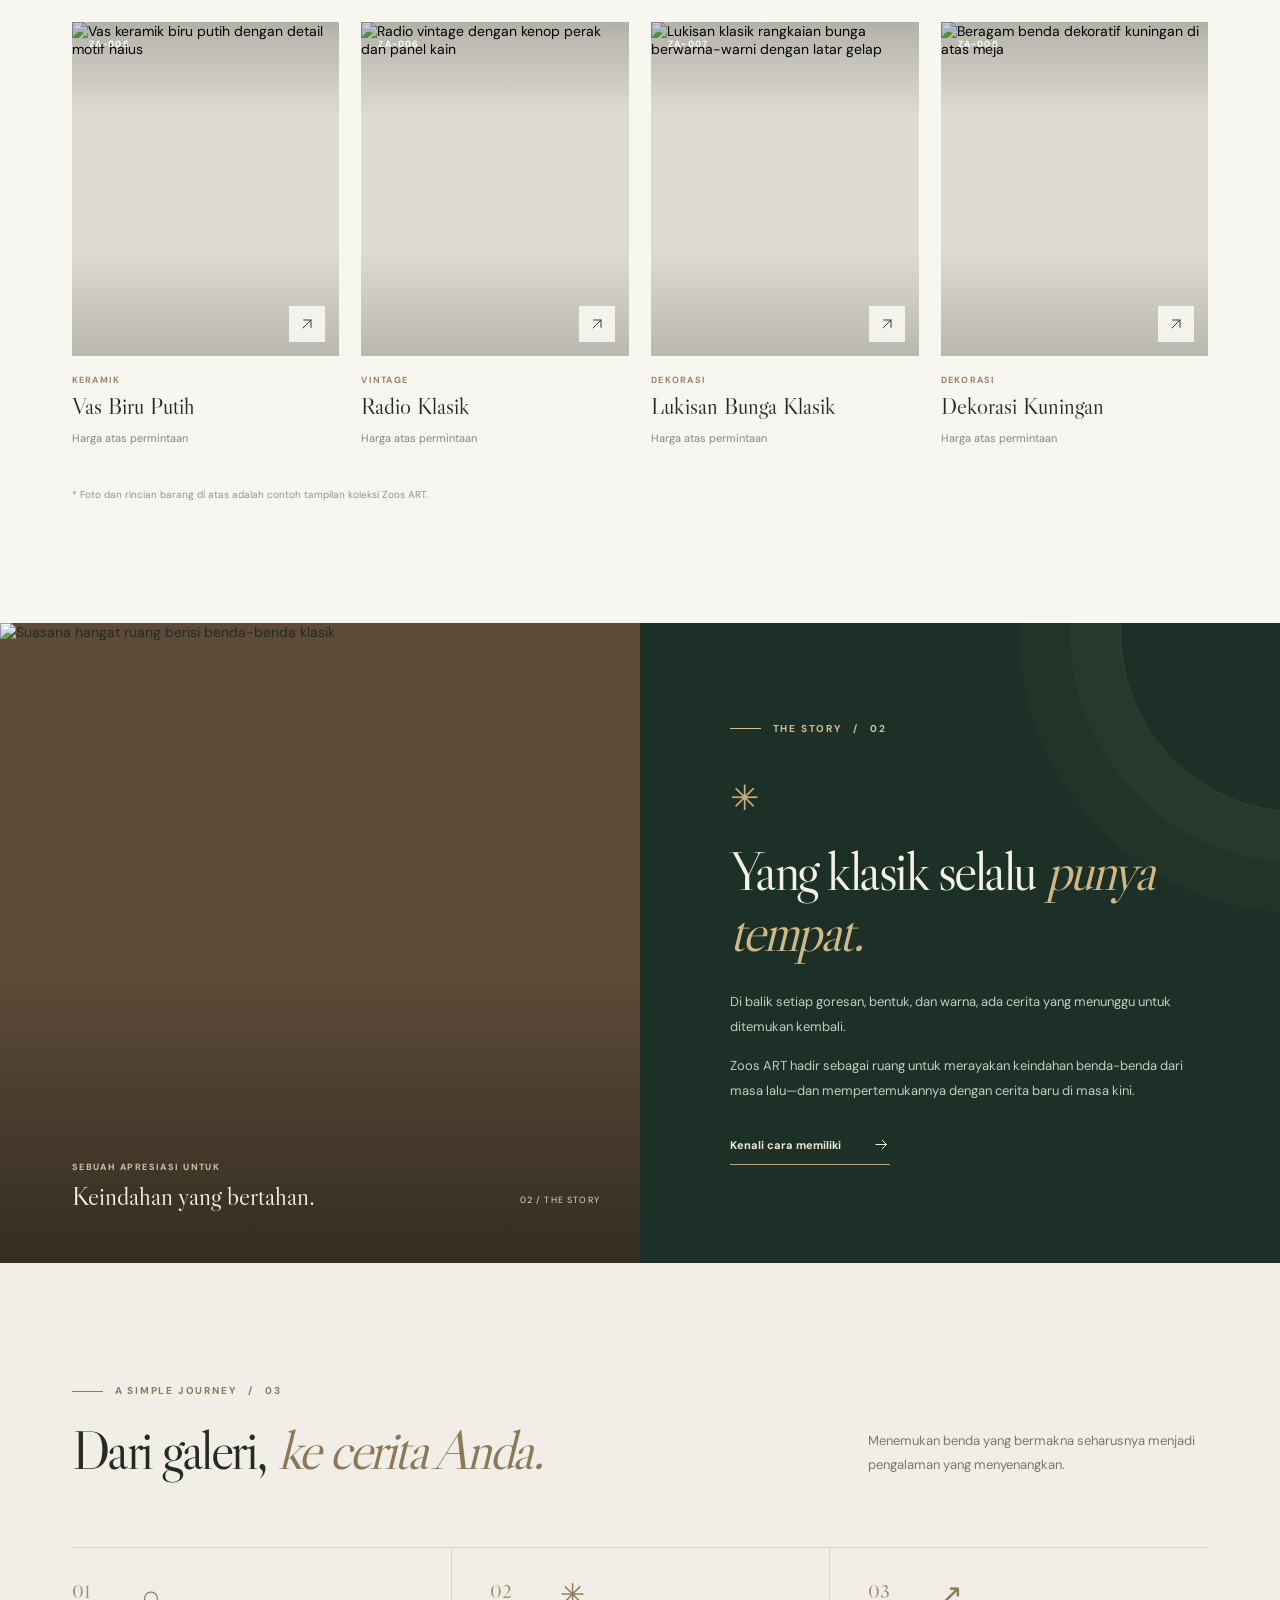
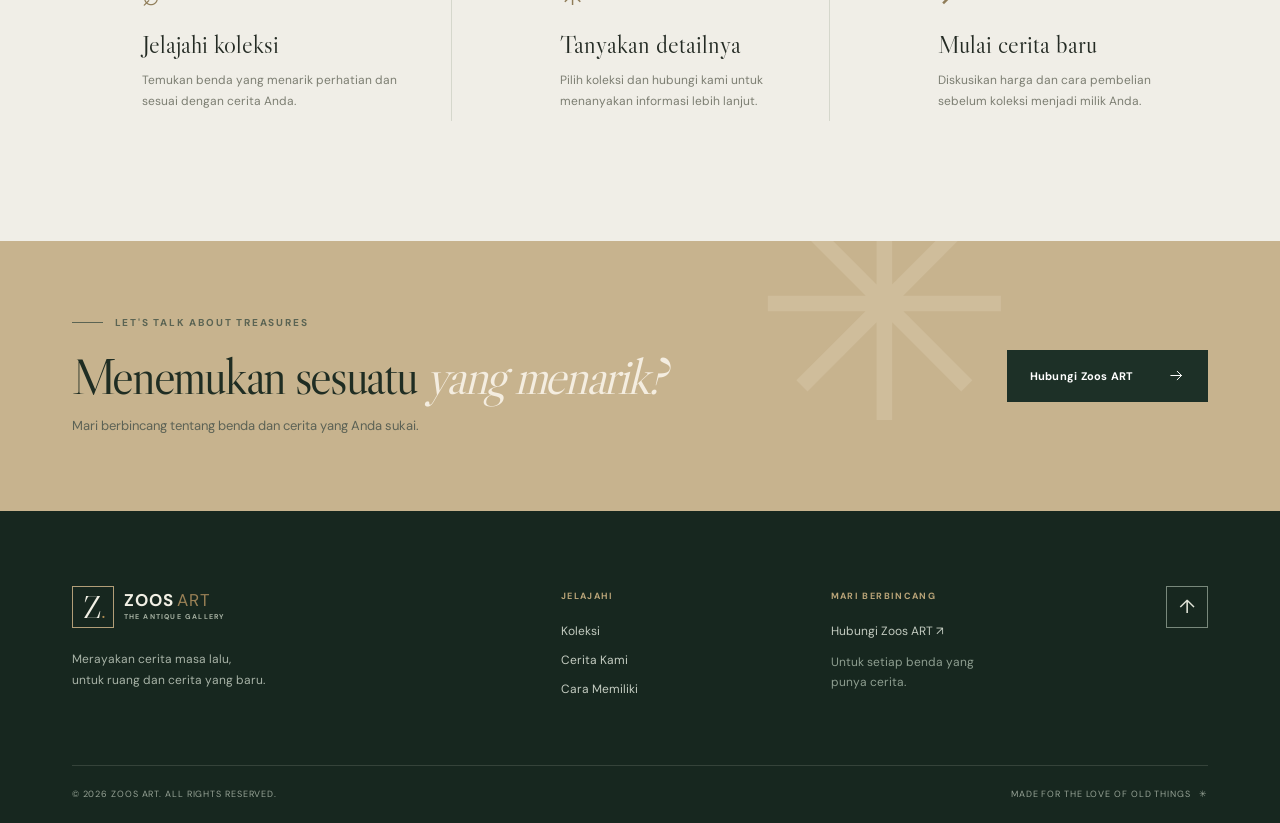
==== commit cbff0200: "3" ====
--- a/index.html
+++ b/index.html
@@ -1,41 +1,69 @@
-<!DOCTYPE html>
+<!doctype html>
 <html lang="id">
   <head>
     <meta charset="UTF-8" />
     <meta name="viewport" content="width=device-width, initial-scale=1.0" />
     <meta name="theme-color" content="#1d3027" />
-    <meta name="description" content="Jelajahi Zoos ART, galeri digital untuk benda antik dan cerita yang tak lekang oleh waktu." />
+    <meta
+      name="description"
+      content="Jelajahi Zoos ART, galeri digital untuk benda antik dan cerita yang tak lekang oleh waktu." />
     <title>Zoos ART — Cerita yang Tak Lekang oleh Waktu</title>
     <link rel="preconnect" href="https://fonts.googleapis.com" />
     <link rel="preconnect" href="https://fonts.gstatic.com" crossorigin />
-    <link href="https://fonts.googleapis.com/css2?family=DM+Sans:wght@400;500;600;700&amp;family=Libre+Caslon+Display&amp;display=swap" rel="stylesheet" />
+    <link
+      href="https://fonts.googleapis.com/css2?family=DM+Sans:wght@400;500;600;700&amp;family=Libre+Caslon+Display&amp;display=swap"
+      rel="stylesheet" />
     <link rel="stylesheet" href="style.css" />
     <script src="data.js" defer></script>
     <script src="common.js" defer></script>
     <script src="script.js" defer></script>
   </head>
   <body>
-    <svg class="icon-library" xmlns="http://www.w3.org/2000/svg" aria-hidden="true">
-      <symbol id="icon-arrow" viewBox="0 0 24 24"><path d="M4 12h15M13 6l6 6-6 6" /></symbol>
-      <symbol id="icon-arrow-diagonal" viewBox="0 0 24 24"><path d="M6 18 18 6M7 6h11v11" /></symbol>
-      <symbol id="icon-search" viewBox="0 0 24 24"><circle cx="10.5" cy="10.5" r="6.5" /><path d="m16 16 4 4" /></symbol>
-      <symbol id="icon-close" viewBox="0 0 24 24"><path d="M5 5l14 14M19 5 5 19" /></symbol>
-      <symbol id="icon-menu" viewBox="0 0 24 24"><path d="M4 8h16M4 16h16" /></symbol>
-      <symbol id="icon-message" viewBox="0 0 24 24"><path d="M20 11.5a8 8 0 0 1-8 8 8.6 8.6 0 0 1-3.5-.8L4 20l1.3-4.3A8 8 0 1 1 20 11.5Z" /><path d="M8.5 11.5h7M8.5 14.5h4" /></symbol>
+    <svg
+      class="icon-library"
+      xmlns="http://www.w3.org/2000/svg"
+      aria-hidden="true">
+      <symbol id="icon-arrow" viewBox="0 0 24 24">
+        <path d="M4 12h15M13 6l6 6-6 6" />
+      </symbol>
+      <symbol id="icon-arrow-diagonal" viewBox="0 0 24 24">
+        <path d="M6 18 18 6M7 6h11v11" />
+      </symbol>
+      <symbol id="icon-search" viewBox="0 0 24 24">
+        <circle cx="10.5" cy="10.5" r="6.5" />
+        <path d="m16 16 4 4" />
+      </symbol>
+      <symbol id="icon-close" viewBox="0 0 24 24">
+        <path d="M5 5l14 14M19 5 5 19" />
+      </symbol>
+      <symbol id="icon-menu" viewBox="0 0 24 24">
+        <path d="M4 8h16M4 16h16" />
+      </symbol>
+      <symbol id="icon-message" viewBox="0 0 24 24">
+        <path
+          d="M20 11.5a8 8 0 0 1-8 8 8.6 8.6 0 0 1-3.5-.8L4 20l1.3-4.3A8 8 0 1 1 20 11.5Z" />
+        <path d="M8.5 11.5h7M8.5 14.5h4" />
+      </symbol>
     </svg>
 
-    <div class="announcement">
+    <!-- <div class="announcement">
       <div class="announcement-inner page-width">
         <span><span class="announcement-star">✳</span> SELAMAT DATANG DI ZOOS ART</span>
         <span class="announcement-right">A little piece of the past, made for today.</span>
       </div>
-    </div>
+    </div> -->
 
     <header class="site-header" id="atas">
       <div class="header-inner page-width">
-        <a class="brand" href="#beranda" aria-label="Zoos ART, kembali ke beranda">
+        <a
+          class="brand"
+          href="#beranda"
+          aria-label="Zoos ART, kembali ke beranda">
           <span class="brand-mark" aria-hidden="true">Z<span>.</span></span>
-          <span class="brand-wordmark"><strong>ZOOS<span>ART</span></strong><small>THE ANTIQUE GALLERY</small></span>
+          <span class="brand-wordmark"
+            ><strong>ZOOS<span>ART</span></strong
+            ><small>THE ANTIQUE GALLERY</small></span
+          >
         </a>
 
         <nav class="main-nav" id="main-nav" aria-label="Navigasi utama">
@@ -46,13 +74,25 @@
         </nav>
 
         <div class="header-actions">
-          <button class="search-trigger icon-button" type="button" aria-label="Cari koleksi">
+          <button
+            class="search-trigger icon-button"
+            type="button"
+            aria-label="Cari koleksi">
             <svg class="icon"><use href="#icon-search"></use></svg>
           </button>
-          <button class="header-contact" type="button" data-contact>Hubungi Kami <span>↗</span></button>
-          <button class="menu-toggle icon-button" type="button" aria-label="Buka menu" aria-expanded="false" aria-controls="main-nav">
+          <button class="header-contact" type="button" data-contact>
+            Hubungi Kami <span>↗</span>
+          </button>
+          <button
+            class="menu-toggle icon-button"
+            type="button"
+            aria-label="Buka menu"
+            aria-expanded="false"
+            aria-controls="main-nav">
             <svg class="icon menu-open-icon"><use href="#icon-menu"></use></svg>
-            <svg class="icon menu-close-icon"><use href="#icon-close"></use></svg>
+            <svg class="icon menu-close-icon">
+              <use href="#icon-close"></use>
+            </svg>
           </button>
         </div>
       </div>
@@ -62,105 +102,250 @@
       <section class="hero" id="beranda" aria-labelledby="hero-title">
         <div class="hero-copy">
           <div class="hero-copy-inner">
-            <p class="eyebrow hero-eyebrow"><span class="eyebrow-line"></span> SELAMAT DATANG DI ZOOS ART</p>
+            <p class="eyebrow hero-eyebrow">
+              <span class="eyebrow-line"></span> SELAMAT DATANG DI ZOOS ART
+            </p>
             <h1 id="hero-title">Setiap benda<br />punya <em>cerita.</em></h1>
-            <p class="hero-description">Ada keindahan dalam yang telah berlalu. Temukan benda-benda penuh cerita untuk menjadi bagian dari cerita Anda berikutnya.</p>
-            <a class="button button-gold" href="koleksi.html">Jelajahi Koleksi <svg class="icon"><use href="#icon-arrow"></use></svg></a>
+            <p class="hero-description">
+              Ada keindahan dalam yang telah berlalu. Temukan benda-benda penuh
+              cerita untuk menjadi bagian dari cerita Anda berikutnya.
+            </p>
+            <a class="button button-gold" href="koleksi.html"
+              >Jelajahi Koleksi
+              <svg class="icon"><use href="#icon-arrow"></use></svg
+            ></a>
             <div class="hero-bottom-note">
               <span class="hero-note-symbol">✳</span>
-              <span>BENDA PENUH CERITA<br /><strong>UNTUK RUANG PENUH MAKNA</strong></span>
+              <span
+                >BENDA PENUH CERITA<br /><strong
+                  >UNTUK RUANG PENUH MAKNA</strong
+                ></span
+              >
             </div>
           </div>
-          <span class="hero-side-label" aria-hidden="true">ZOOS ART &nbsp; / &nbsp; THE ANTIQUE GALLERY</span>
+          <span class="hero-side-label" aria-hidden="true"
+            >ZOOS ART &nbsp; / &nbsp; THE ANTIQUE GALLERY</span
+          >
         </div>
         <div class="hero-visual">
-          <img src="https://images.pexels.com/photos/15256347/pexels-photo-15256347.jpeg?auto=compress&amp;cs=tinysrgb&amp;w=1200" alt="Vas dekoratif klasik dalam suasana hangat" fetchpriority="high" />
+          <img
+            src="https://images.pexels.com/photos/15256347/pexels-photo-15256347.jpeg?auto=compress&amp;cs=tinysrgb&amp;w=1200"
+            alt="Vas dekoratif klasik dalam suasana hangat"
+            fetchpriority="high" />
           <div class="hero-image-shade"></div>
           <div class="hero-image-frame" aria-hidden="true"></div>
-          <div class="hero-seal" aria-hidden="true"><span>THE BEAUTY OF</span><strong>✳</strong><span>TIMELESS THINGS</span></div>
-          <div class="hero-image-caption"><span>THE ZOOS ART COLLECTION</span><span>KEINDAHAN YANG ABADI &nbsp; ↗</span></div>
+          <div class="hero-seal" aria-hidden="true">
+            <span>THE BEAUTY OF</span><strong>✳</strong
+            ><span>TIMELESS THINGS</span>
+          </div>
+          <div class="hero-image-caption">
+            <span>THE ZOOS ART COLLECTION</span
+            ><span>KEINDAHAN YANG ABADI &nbsp; ↗</span>
+          </div>
         </div>
       </section>
 
       <div class="museum-strip" aria-label="Galeri digital Zoos ART">
-        <span>OBJECTS WITH A PAST</span><span class="strip-star">✳</span><span>STORIES FOR THE FUTURE</span><span class="strip-star">✳</span><span>CURATED WITH APPRECIATION</span>
-      </div>
-
-      <section class="collection section-space" id="koleksi" aria-labelledby="collection-title">
+        <span>OBJECTS WITH A PAST</span><span class="strip-star">✳</span
+        ><span>STORIES FOR THE FUTURE</span><span class="strip-star">✳</span
+        ><span>CURATED WITH APPRECIATION</span>
+      </div>
+
+      <section
+        class="collection section-space"
+        id="koleksi"
+        aria-labelledby="collection-title">
         <div class="page-width">
           <div class="section-heading collection-heading">
             <div>
-              <p class="eyebrow dark-eyebrow"><span class="eyebrow-line"></span> THE COLLECTION &nbsp; / &nbsp; 01</p>
-              <h2 id="collection-title">Temukan cerita <em>lama yang baru.</em></h2>
+              <p class="eyebrow dark-eyebrow">
+                <span class="eyebrow-line"></span> THE COLLECTION &nbsp; /
+                &nbsp; 01
+              </p>
+              <h2 id="collection-title">
+                Temukan cerita <em>lama yang baru.</em>
+              </h2>
             </div>
-            <p>Setiap benda menyimpan jejak waktu. Luangkan sejenak, telusuri koleksi, dan temukan yang berbicara kepada Anda.</p>
+            <p>
+              Setiap benda menyimpan jejak waktu. Luangkan sejenak, telusuri
+              koleksi, dan temukan yang berbicara kepada Anda.
+            </p>
           </div>
 
           <div class="collection-tools">
-            <div class="filters" role="group" aria-label="Filter kategori koleksi">
-              <button type="button" class="filter active" data-filter="Semua" aria-pressed="true">Semua Koleksi</button>
-              <button type="button" class="filter" data-filter="Keramik" aria-pressed="false">Keramik</button>
-              <button type="button" class="filter" data-filter="Dekorasi" aria-pressed="false">Dekorasi</button>
-              <button type="button" class="filter" data-filter="Vintage" aria-pressed="false">Vintage</button>
+            <div
+              class="filters"
+              role="group"
+              aria-label="Filter kategori koleksi">
+              <button
+                type="button"
+                class="filter active"
+                data-filter="Semua"
+                aria-pressed="true">
+                Semua Koleksi
+              </button>
+              <button
+                type="button"
+                class="filter"
+                data-filter="Keramik"
+                aria-pressed="false">
+                Keramik
+              </button>
+              <button
+                type="button"
+                class="filter"
+                data-filter="Dekorasi"
+                aria-pressed="false">
+                Dekorasi
+              </button>
+              <button
+                type="button"
+                class="filter"
+                data-filter="Vintage"
+                aria-pressed="false">
+                Vintage
+              </button>
             </div>
             <label class="search-field" for="collection-search">
               <svg class="icon"><use href="#icon-search"></use></svg>
-              <input id="collection-search" type="search" placeholder="Cari koleksi..." autocomplete="off" />
+              <input
+                id="collection-search"
+                type="search"
+                placeholder="Cari koleksi..."
+                autocomplete="off" />
             </label>
           </div>
 
-          <div class="collection-meta"><p id="result-count" aria-live="polite">Menampilkan koleksi</p><p>FOTO &amp; KOLEKSI CONTOH</p></div>
+          <div class="collection-meta">
+            <p id="result-count" aria-live="polite">Menampilkan koleksi</p>
+            <p>FOTO &amp; KOLEKSI CONTOH</p>
+          </div>
           <div class="product-grid" id="product-grid"></div>
           <div class="empty-state" id="empty-state" hidden>
             <span>✳</span>
             <h3>Belum menemukan yang dicari?</h3>
             <p>Coba kata kunci atau kategori lain untuk menjelajahi koleksi.</p>
-            <button class="text-link" id="reset-filters" type="button">Lihat semua koleksi <span>→</span></button>
-          </div>
-          <noscript><p class="noscript-note">Aktifkan JavaScript di browser Anda untuk melihat katalog koleksi.</p></noscript>
-          <p class="collection-footnote">* Foto dan rincian barang di atas adalah contoh tampilan koleksi Zoos ART.</p>
+            <button class="text-link" id="reset-filters" type="button">
+              Lihat semua koleksi <span>→</span>
+            </button>
+          </div>
+          <noscript
+            ><p class="noscript-note">
+              Aktifkan JavaScript di browser Anda untuk melihat katalog koleksi.
+            </p></noscript
+          >
+          <p class="collection-footnote">
+            * Foto dan rincian barang di atas adalah contoh tampilan koleksi
+            Zoos ART.
+          </p>
         </div>
       </section>
 
       <section class="story" id="cerita" aria-labelledby="story-title">
         <div class="story-image">
-          <img src="https://images.pexels.com/photos/8232720/pexels-photo-8232720.jpeg?auto=compress&amp;cs=tinysrgb&amp;w=1100" alt="Suasana hangat ruang berisi benda-benda klasik" loading="lazy" />
-          <div class="story-image-label"><span>SEBUAH APRESIASI UNTUK</span><strong>Keindahan yang bertahan.</strong></div>
+          <img
+            src="https://images.pexels.com/photos/8232720/pexels-photo-8232720.jpeg?auto=compress&amp;cs=tinysrgb&amp;w=1100"
+            alt="Suasana hangat ruang berisi benda-benda klasik"
+            loading="lazy" />
+          <div class="story-image-label">
+            <span>SEBUAH APRESIASI UNTUK</span
+            ><strong>Keindahan yang bertahan.</strong>
+          </div>
           <span class="story-image-index">02 / THE STORY</span>
         </div>
         <div class="story-copy">
           <div class="story-copy-inner">
-            <p class="eyebrow"><span class="eyebrow-line"></span> THE STORY &nbsp; / &nbsp; 02</p>
+            <p class="eyebrow">
+              <span class="eyebrow-line"></span> THE STORY &nbsp; / &nbsp; 02
+            </p>
             <span class="story-ornament" aria-hidden="true">✳</span>
             <h2 id="story-title">Yang klasik selalu <em>punya tempat.</em></h2>
-            <p>Di balik setiap goresan, bentuk, dan warna, ada cerita yang menunggu untuk ditemukan kembali.</p>
-            <p>Zoos ART hadir sebagai ruang untuk merayakan keindahan benda-benda dari masa lalu—dan mempertemukannya dengan cerita baru di masa kini.</p>
-            <a class="light-link" href="#cara-memiliki">Kenali cara memiliki <svg class="icon"><use href="#icon-arrow"></use></svg></a>
+            <p>
+              Di balik setiap goresan, bentuk, dan warna, ada cerita yang
+              menunggu untuk ditemukan kembali.
+            </p>
+            <p>
+              Zoos ART hadir sebagai ruang untuk merayakan keindahan benda-benda
+              dari masa lalu—dan mempertemukannya dengan cerita baru di masa
+              kini.
+            </p>
+            <a class="light-link" href="#cara-memiliki"
+              >Kenali cara memiliki
+              <svg class="icon"><use href="#icon-arrow"></use></svg
+            ></a>
           </div>
         </div>
       </section>
 
-      <section class="process section-space" id="cara-memiliki" aria-labelledby="process-title">
+      <section
+        class="process section-space"
+        id="cara-memiliki"
+        aria-labelledby="process-title">
         <div class="page-width">
           <div class="section-heading process-heading">
             <div>
-              <p class="eyebrow dark-eyebrow"><span class="eyebrow-line"></span> A SIMPLE JOURNEY &nbsp; / &nbsp; 03</p>
+              <p class="eyebrow dark-eyebrow">
+                <span class="eyebrow-line"></span> A SIMPLE JOURNEY &nbsp; /
+                &nbsp; 03
+              </p>
               <h2 id="process-title">Dari galeri, <em>ke cerita Anda.</em></h2>
             </div>
-            <p>Menemukan benda yang bermakna seharusnya menjadi pengalaman yang menyenangkan.</p>
+            <p>
+              Menemukan benda yang bermakna seharusnya menjadi pengalaman yang
+              menyenangkan.
+            </p>
           </div>
           <div class="steps">
-            <article class="step"><span class="step-number">01</span><div><span class="step-icon">⌕</span><h3>Jelajahi koleksi</h3><p>Temukan benda yang menarik perhatian dan sesuai dengan cerita Anda.</p></div></article>
-            <article class="step"><span class="step-number">02</span><div><span class="step-icon">✳</span><h3>Tanyakan detailnya</h3><p>Pilih koleksi dan hubungi kami untuk menanyakan informasi lebih lanjut.</p></div></article>
-            <article class="step"><span class="step-number">03</span><div><span class="step-icon">↗</span><h3>Mulai cerita baru</h3><p>Diskusikan harga dan cara pembelian sebelum koleksi menjadi milik Anda.</p></div></article>
+            <article class="step">
+              <span class="step-number">01</span>
+              <div>
+                <span class="step-icon">⌕</span>
+                <h3>Jelajahi koleksi</h3>
+                <p>
+                  Temukan benda yang menarik perhatian dan sesuai dengan cerita
+                  Anda.
+                </p>
+              </div>
+            </article>
+            <article class="step">
+              <span class="step-number">02</span>
+              <div>
+                <span class="step-icon">✳</span>
+                <h3>Tanyakan detailnya</h3>
+                <p>
+                  Pilih koleksi dan hubungi kami untuk menanyakan informasi
+                  lebih lanjut.
+                </p>
+              </div>
+            </article>
+            <article class="step">
+              <span class="step-number">03</span>
+              <div>
+                <span class="step-icon">↗</span>
+                <h3>Mulai cerita baru</h3>
+                <p>
+                  Diskusikan harga dan cara pembelian sebelum koleksi menjadi
+                  milik Anda.
+                </p>
+              </div>
+            </article>
           </div>
         </div>
       </section>
 
       <section class="contact-banner" aria-labelledby="contact-title">
         <div class="page-width contact-banner-inner">
-          <div><p class="eyebrow"><span class="eyebrow-line"></span> LET'S TALK ABOUT TREASURES</p><h2 id="contact-title">Menemukan sesuatu <em>yang menarik?</em></h2><p>Mari berbincang tentang benda dan cerita yang Anda sukai.</p></div>
-          <button class="button button-gold" type="button" data-contact>Hubungi Zoos ART <svg class="icon"><use href="#icon-arrow"></use></svg></button>
+          <div>
+            <p class="eyebrow">
+              <span class="eyebrow-line"></span> LET'S TALK ABOUT TREASURES
+            </p>
+            <h2 id="contact-title">Menemukan sesuatu <em>yang menarik?</em></h2>
+            <p>Mari berbincang tentang benda dan cerita yang Anda sukai.</p>
+          </div>
+          <button class="button button-gold" type="button" data-contact>
+            Hubungi Zoos ART
+            <svg class="icon"><use href="#icon-arrow"></use></svg>
+          </button>
           <span class="contact-decoration" aria-hidden="true">✳</span>
         </div>
       </section>
@@ -170,44 +355,124 @@
       <div class="page-width">
         <div class="footer-main">
           <div class="footer-about">
-            <a class="brand footer-brand" href="#beranda" aria-label="Zoos ART, kembali ke beranda"><span class="brand-mark" aria-hidden="true">Z<span>.</span></span><span class="brand-wordmark"><strong>ZOOS<span>ART</span></strong><small>THE ANTIQUE GALLERY</small></span></a>
-            <p>Merayakan cerita masa lalu,<br />untuk ruang dan cerita yang baru.</p>
-          </div>
-          <div class="footer-links"><p>JELAJAHI</p><a href="koleksi.html">Koleksi</a><a href="#cerita">Cerita Kami</a><a href="#cara-memiliki">Cara Memiliki</a></div>
-          <div class="footer-links"><p>MARI BERBINCANG</p><button type="button" data-contact>Hubungi Zoos ART ↗</button><span>Untuk setiap benda yang<br />punya cerita.</span></div>
+            <a
+              class="brand footer-brand"
+              href="#beranda"
+              aria-label="Zoos ART, kembali ke beranda"
+              ><span class="brand-mark" aria-hidden="true">Z<span>.</span></span
+              ><span class="brand-wordmark"
+                ><strong>ZOOS<span>ART</span></strong
+                ><small>THE ANTIQUE GALLERY</small></span
+              ></a
+            >
+            <p>
+              Merayakan cerita masa lalu,<br />untuk ruang dan cerita yang baru.
+            </p>
+          </div>
+          <div class="footer-links">
+            <p>JELAJAHI</p>
+            <a href="koleksi.html">Koleksi</a><a href="#cerita">Cerita Kami</a
+            ><a href="#cara-memiliki">Cara Memiliki</a>
+          </div>
+          <div class="footer-links">
+            <p>MARI BERBINCANG</p>
+            <button type="button" data-contact>Hubungi Zoos ART ↗</button
+            ><span>Untuk setiap benda yang<br />punya cerita.</span>
+          </div>
           <a class="back-to-top" href="#atas" aria-label="Kembali ke atas">↑</a>
         </div>
-        <div class="footer-bottom"><span>© <span id="year"></span> ZOOS ART. ALL RIGHTS RESERVED.</span><span>MADE FOR THE LOVE OF OLD THINGS &nbsp; ✳</span></div>
+        <div class="footer-bottom">
+          <span>© <span id="year"></span> ZOOS ART. ALL RIGHTS RESERVED.</span
+          ><span>MADE FOR THE LOVE OF OLD THINGS &nbsp; ✳</span>
+        </div>
       </div>
     </footer>
 
-    <dialog class="modal product-modal" id="product-dialog" aria-labelledby="detail-title">
-      <button class="modal-close icon-button" type="button" data-close-dialog aria-label="Tutup detail koleksi"><svg class="icon"><use href="#icon-close"></use></svg></button>
-      <div class="product-modal-image"><img id="detail-image" src="" alt="" /></div>
+    <dialog
+      class="modal product-modal"
+      id="product-dialog"
+      aria-labelledby="detail-title">
+      <button
+        class="modal-close icon-button"
+        type="button"
+        data-close-dialog
+        aria-label="Tutup detail koleksi">
+        <svg class="icon"><use href="#icon-close"></use></svg>
+      </button>
+      <div class="product-modal-image">
+        <img id="detail-image" src="" alt="" />
+      </div>
       <div class="product-modal-content">
-        <p class="eyebrow dark-eyebrow"><span class="eyebrow-line"></span> THE COLLECTION <span id="detail-number"></span></p>
+        <p class="eyebrow dark-eyebrow">
+          <span class="eyebrow-line"></span> THE COLLECTION
+          <span id="detail-number"></span>
+        </p>
         <p class="detail-category" id="detail-category"></p>
         <h2 id="detail-title"></h2>
         <p class="detail-description" id="detail-description"></p>
-        <div class="detail-row"><span>HARGA</span><strong>Atas permintaan</strong></div>
-        <div class="detail-row"><span>KETERANGAN</span><strong>Contoh koleksi</strong></div>
-        <p class="detail-note">Foto dan rincian ini merupakan contoh tampilan. Silakan tanyakan detail koleksi kepada kami.</p>
-        <button class="button button-dark detail-contact" id="detail-contact" type="button">Tanyakan Koleksi Ini <svg class="icon"><use href="#icon-arrow"></use></svg></button>
-        <a class="detail-exhibit-link" id="detail-exhibit" href="koleksi.html">Lihat di ruang koleksi <span>↗</span></a>
+        <div class="detail-row">
+          <span>HARGA</span><strong>Atas permintaan</strong>
+        </div>
+        <div class="detail-row">
+          <span>KETERANGAN</span><strong>Contoh koleksi</strong>
+        </div>
+        <p class="detail-note">
+          Foto dan rincian ini merupakan contoh tampilan. Silakan tanyakan
+          detail koleksi kepada kami.
+        </p>
+        <button
+          class="button button-dark detail-contact"
+          id="detail-contact"
+          type="button">
+          Tanyakan Koleksi Ini
+          <svg class="icon"><use href="#icon-arrow"></use></svg>
+        </button>
+        <a class="detail-exhibit-link" id="detail-exhibit" href="koleksi.html"
+          >Lihat di ruang koleksi <span>↗</span></a
+        >
       </div>
     </dialog>
 
-    <dialog class="modal contact-modal" id="contact-dialog" aria-labelledby="contact-dialog-title">
-      <button class="modal-close icon-button" type="button" data-close-dialog aria-label="Tutup formulir kontak"><svg class="icon"><use href="#icon-close"></use></svg></button>
-      <p class="eyebrow dark-eyebrow"><span class="eyebrow-line"></span> SAY HELLO</p>
+    <dialog
+      class="modal contact-modal"
+      id="contact-dialog"
+      aria-labelledby="contact-dialog-title">
+      <button
+        class="modal-close icon-button"
+        type="button"
+        data-close-dialog
+        aria-label="Tutup formulir kontak">
+        <svg class="icon"><use href="#icon-close"></use></svg>
+      </button>
+      <p class="eyebrow dark-eyebrow">
+        <span class="eyebrow-line"></span> SAY HELLO
+      </p>
       <h2 id="contact-dialog-title">Mari <em>berbincang.</em></h2>
-      <p class="contact-intro">Punya pertanyaan tentang koleksi kami? Tulis pesan Anda di bawah ini.</p>
+      <p class="contact-intro">
+        Punya pertanyaan tentang koleksi kami? Tulis pesan Anda di bawah ini.
+      </p>
       <label class="message-label" for="contact-message">PESAN ANDA</label>
       <textarea id="contact-message" rows="5" maxlength="1000"></textarea>
-      <p class="contact-config-note" id="contact-config-note" hidden>Nomor WhatsApp toko belum diatur. Anda dapat menyalin pesan untuk dikirim setelah kontak toko tersedia.</p>
+      <p class="contact-config-note" id="contact-config-note" hidden>
+        Nomor WhatsApp toko belum diatur. Anda dapat menyalin pesan untuk
+        dikirim setelah kontak toko tersedia.
+      </p>
       <div class="contact-modal-actions">
-        <a class="button button-dark" id="whatsapp-link" target="_blank" rel="noopener noreferrer" hidden>Kirim via WhatsApp <svg class="icon"><use href="#icon-arrow-diagonal"></use></svg></a>
-        <button class="button button-outline-dark" id="copy-message" type="button">Salin Pesan <svg class="icon"><use href="#icon-message"></use></svg></button>
+        <a
+          class="button button-dark"
+          id="whatsapp-link"
+          target="_blank"
+          rel="noopener noreferrer"
+          hidden
+          >Kirim via WhatsApp
+          <svg class="icon"><use href="#icon-arrow-diagonal"></use></svg
+        ></a>
+        <button
+          class="button button-outline-dark"
+          id="copy-message"
+          type="button">
+          Salin Pesan <svg class="icon"><use href="#icon-message"></use></svg>
+        </button>
       </div>
       <p class="copy-status" id="copy-status" role="status"></p>
     </dialog>
